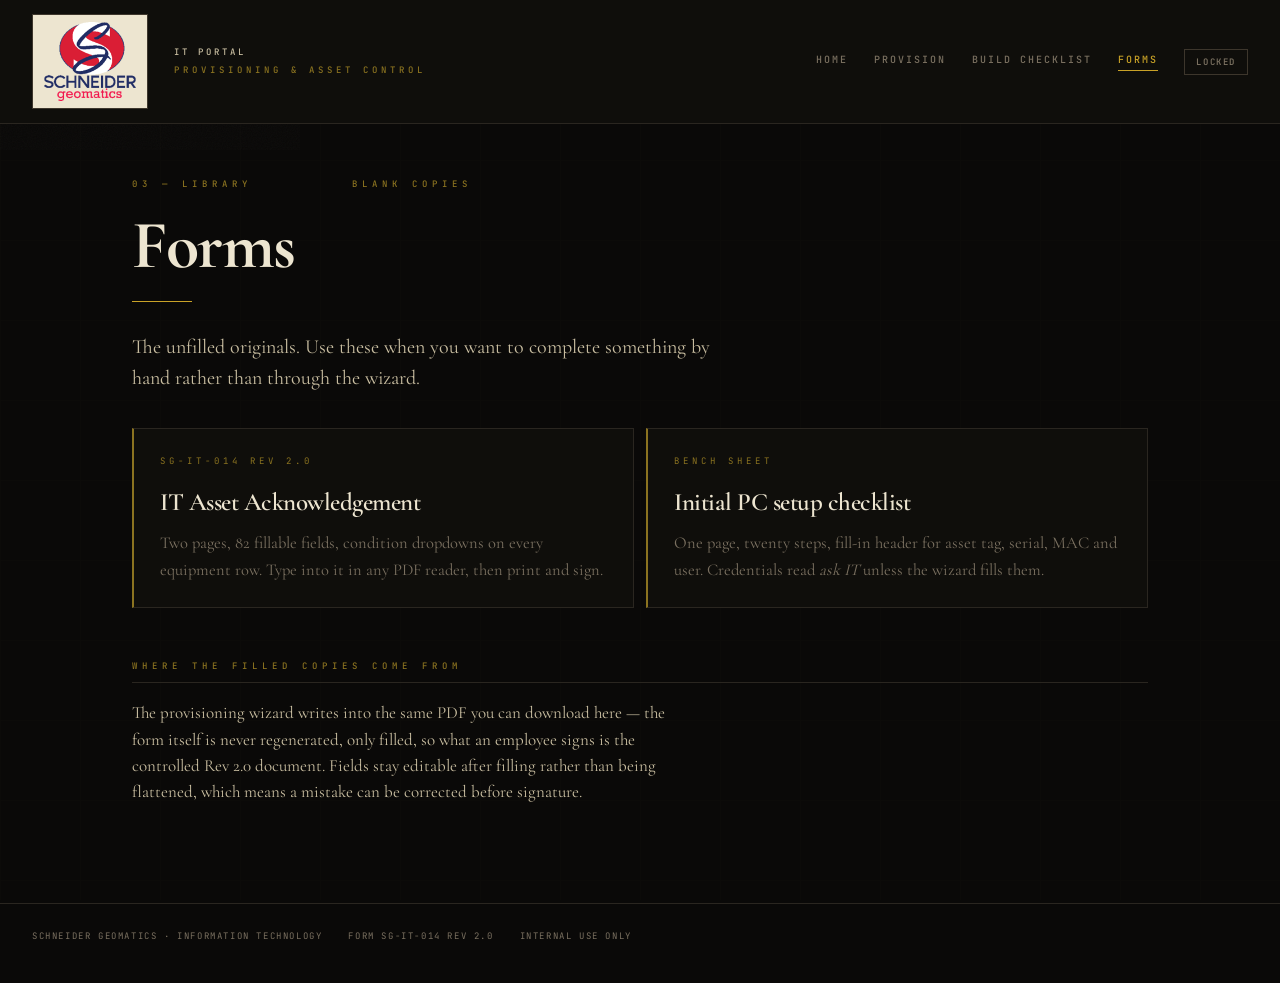
==== forms.html @ b33170b4 "Add the IT Portal static site Provisioning wizard, the twenty-step Windows 11 build checklist, and t" ====
<!DOCTYPE html>
<html lang="en">
<head>
<meta charset="utf-8">
<meta name="viewport" content="width=device-width, initial-scale=1">
<meta name="robots" content="noindex, nofollow">
<title>Forms — Schneider Geomatics IT Portal</title>
<link rel="icon" href="assets/img/favicon.png">
<link rel="stylesheet" href="assets/css/portal.css">

</head>
<body>
<div class="grid-bg"></div>
<svg class="noise" xmlns="http://www.w3.org/2000/svg"><filter id="grain"><feTurbulence type="fractalNoise" baseFrequency="0.8" numOctaves="3" stitchTiles="stitch"/></filter><rect width="100%" height="100%" filter="url(#grain)"/></svg>

<div class="shell">
  <header class="topbar">
    <a class="mark" href="index.html"><img src="assets/img/logo.png" alt="Schneider Geomatics"></a>
    <div class="sitename"><b>IT Portal</b>Provisioning &amp; asset control</div>
    <nav class="topnav">
      <a href="index.html">Home</a>
      <a href="provision.html">Provision</a>
      <a href="checklist.html">Build checklist</a>
      <a href="forms.html" aria-current="page">Forms</a>
      <button class="lockstate" id="lockbtn">Locked</button>
    </nav>
  </header>
  <main class="wrap">
    <p class="eyebrow"><span>03 &mdash; Library</span><span>Blank copies</span></p>
    <h1>Forms</h1>
    <div class="rule"></div>
    <p class="lede">The unfilled originals. Use these when you want to complete something by hand rather than through the wizard.</p>

    <div class="tiles">
      <a class="tile" href="assets/docs/IT_Asset_Acknowledgement_fillable.pdf" download>
        <span class="n">SG-IT-014 REV 2.0</span>
        <strong>IT Asset Acknowledgement</strong>
        <span class="d">Two pages, 82 fillable fields, condition dropdowns on every equipment row. Type into it in any PDF reader, then print and sign.</span>
      </a>
      <a class="tile" href="assets/docs/pc-setup-checklist.html" target="_blank" rel="noopener">
        <span class="n">BENCH SHEET</span>
        <strong>Initial PC setup checklist</strong>
        <span class="d">One page, twenty steps, fill-in header for asset tag, serial, MAC and user. Credentials read <em>ask IT</em> unless the wizard fills them.</span>
      </a>
    </div>

    <h3 style="margin-top:52px">Where the filled copies come from</h3>
    <p>The provisioning wizard writes into the same PDF you can download here — the form itself is never regenerated, only filled, so what an employee signs is the controlled Rev 2.0 document. Fields stay editable after filling rather than being flattened, which means a mistake can be corrected before signature.</p>
  </main>
  <footer class="site">
    <span>Schneider Geomatics · Information Technology</span>
    <span>Form SG-IT-014 Rev 2.0</span>
    <span>Internal use only</span>
  </footer>
</div>

<script>window.SITE_ROOT = "./";</script>
<script src="assets/js/vault.js"></script>

</body>
</html>
---- assets/css/portal.css ----
/* Schneider Geomatics IT Portal — Field Systems Division treatment */

@font-face { font-family: 'Cormorant Garamond'; font-style: normal; font-weight: 400; font-display: swap; src: url(../fonts/cormorant-400.woff2) format('woff2'); }
@font-face { font-family: 'Cormorant Garamond'; font-style: normal; font-weight: 600; font-display: swap; src: url(../fonts/cormorant-600.woff2) format('woff2'); }
@font-face { font-family: 'Cormorant Garamond'; font-style: normal; font-weight: 700; font-display: swap; src: url(../fonts/cormorant-700.woff2) format('woff2'); }
@font-face { font-family: 'JetBrains Mono'; font-style: normal; font-weight: 400; font-display: swap; src: url(../fonts/jetbrains-400.woff2) format('woff2'); }
@font-face { font-family: 'JetBrains Mono'; font-style: normal; font-weight: 500; font-display: swap; src: url(../fonts/jetbrains-500.woff2) format('woff2'); }
@font-face { font-family: 'JetBrains Mono'; font-style: normal; font-weight: 600; font-display: swap; src: url(../fonts/jetbrains-600.woff2) format('woff2'); }

:root {
  --bg: #0a0908;
  --bg2: #0f0e0b;
  --bg3: #161410;
  --panel: #1a1814;
  --border: #2a2620;
  --border-lt: #3d362c;
  --text: #c8bda0;
  --text-dim: #7a7060;
  --text-bright: #ede5d0;
  --accent: #c9a227;
  --accent-dim: #8b7320;
  --accent-glow: rgba(201, 162, 39, 0.12);
  --red: #a63d2f;
  --green: #4a7a45;
  --mono: 'JetBrains Mono', 'Fira Code', Consolas, monospace;
  --serif: 'Cormorant Garamond', Georgia, serif;
}

* { box-sizing: border-box; }
html { scroll-behavior: smooth; }

body {
  margin: 0;
  min-height: 100vh;
  background: var(--bg);
  color: var(--text);
  font-family: var(--serif);
  font-size: 17px;
  line-height: 1.55;
  -webkit-font-smoothing: antialiased;
}

.grid-bg {
  position: fixed; inset: 0; z-index: 0; pointer-events: none; opacity: .08;
  background-image:
    linear-gradient(to right, var(--border) 1px, transparent 1px),
    linear-gradient(to bottom, var(--border) 1px, transparent 1px);
  background-size: 80px 80px;
}
.noise { position: fixed; inset: 0; z-index: 0; pointer-events: none; opacity: .03; }

::-webkit-scrollbar { width: 8px; }
::-webkit-scrollbar-track { background: var(--bg2); }
::-webkit-scrollbar-thumb { background: var(--border-lt); }
::-webkit-scrollbar-thumb:hover { background: var(--accent); }

a { color: var(--accent); text-decoration: none; }
a:hover { text-decoration: underline; }

/* ---------------------------------------------------------- site chrome */
.shell { position: relative; z-index: 1; }

.topbar {
  display: flex;
  align-items: center;
  gap: 26px;
  padding: 14px 32px;
  background: var(--bg2);
  border-bottom: 1px solid var(--border);
  position: sticky;
  top: 0;
  z-index: 5;
}

.mark { background: var(--text-bright); border: 1px solid var(--border-lt); padding: 7px 11px; display: block; }
.mark img { width: 92px; height: auto; display: block; }

.sitename {
  font-family: var(--mono);
  font-size: 9px;
  font-weight: 500;
  letter-spacing: 4px;
  text-transform: uppercase;
  color: var(--accent-dim);
  line-height: 1.9;
}
.sitename b { display: block; color: var(--text); font-weight: 500; letter-spacing: 3px; }

.topnav { margin-left: auto; display: flex; gap: 26px; align-items: center; }

.topnav a {
  font-family: var(--mono);
  font-size: 10px;
  font-weight: 500;
  letter-spacing: 2px;
  text-transform: uppercase;
  color: var(--text-dim);
  text-decoration: none;
  padding-bottom: 3px;
  border-bottom: 1px solid transparent;
  transition: color .3s ease, border-color .3s ease;
}
.topnav a:hover { color: var(--accent); text-decoration: none; }
.topnav a[aria-current="page"] { color: var(--accent); border-bottom-color: var(--accent); }

.lockstate {
  font-family: var(--mono);
  font-size: 9px;
  letter-spacing: 1.6px;
  text-transform: uppercase;
  color: var(--text-dim);
  border: 1px solid var(--border-lt);
  padding: 6px 11px;
  cursor: pointer;
  background: transparent;
  transition: color .3s ease, border-color .3s ease;
}
.lockstate:hover { color: var(--accent); border-color: var(--accent); }
.lockstate.open { color: var(--green); border-color: var(--green); }

.wrap { max-width: 1080px; margin: 0 auto; padding: 54px 32px 80px; }
.wrap.narrow { max-width: 780px; }

.eyebrow {
  font-family: var(--mono);
  font-size: 9px;
  font-weight: 500;
  letter-spacing: 5px;
  text-transform: uppercase;
  color: var(--accent-dim);
  margin: 0 0 18px;
  display: flex;
  justify-content: space-between;
  gap: 18px;
}

h1 {
  font-family: var(--serif);
  font-size: clamp(38px, 6vw, 68px);
  font-weight: 700;
  line-height: 1.05;
  letter-spacing: -1.5px;
  color: var(--text-bright);
  margin: 0 0 20px;
}

h2 {
  font-family: var(--serif);
  font-size: clamp(26px, 3.2vw, 38px);
  font-weight: 600;
  line-height: 1.15;
  letter-spacing: -1px;
  color: var(--text-bright);
  margin: 0 0 16px;
}

h3 {
  font-family: var(--mono);
  font-size: 9px;
  font-weight: 500;
  letter-spacing: 5px;
  text-transform: uppercase;
  color: var(--accent-dim);
  margin: 0 0 10px;
  padding-bottom: 8px;
  border-bottom: 1px solid var(--border);
}

.rule { width: 60px; height: 1px; background: var(--accent); margin-bottom: 30px; }

.lede { font-size: 20px; color: var(--text); max-width: 62ch; margin: 0 0 32px; }
p { max-width: 68ch; }
.dim { color: var(--text-dim); }

/* -------------------------------------------------------------- tiles */
.tiles { display: grid; grid-template-columns: repeat(auto-fit, minmax(280px, 1fr)); gap: 12px; margin-top: 34px; }

.tile {
  display: block;
  background: var(--bg2);
  border: 1px solid var(--border);
  border-left: 2px solid var(--accent-dim);
  padding: 26px 26px 24px;
  text-decoration: none;
  color: inherit;
  transition: background .3s ease, border-color .3s ease;
}
.tile:hover { background: var(--accent-glow); border-left-color: var(--accent); text-decoration: none; }

.tile .n {
  font-family: var(--mono);
  font-size: 9px;
  letter-spacing: 4px;
  color: var(--accent-dim);
  display: block;
  margin-bottom: 14px;
}

.tile strong {
  font-family: var(--serif);
  font-size: 25px;
  font-weight: 600;
  letter-spacing: -.5px;
  color: var(--text-bright);
  display: block;
  margin-bottom: 8px;
}

.tile span.d { font-size: 16.5px; color: var(--text-dim); }

/* ------------------------------------------------------------- controls */
input[type="text"], input[type="password"], input[type="date"], input[type="number"], select, textarea {
  width: 100%;
  font-family: var(--mono);
  font-size: 15px;
  color: var(--text-bright);
  background: var(--bg);
  border: 1px solid var(--border-lt);
  border-radius: 0;
  padding: 13px 15px;
  transition: border-color .3s ease, box-shadow .3s ease;
}
input:focus, select:focus, textarea:focus {
  outline: none;
  border-color: var(--accent);
  box-shadow: 0 0 0 3px var(--accent-glow);
}
select { appearance: none; cursor: pointer; }
input[type="date"]::-webkit-calendar-picker-indicator { filter: invert(.72) sepia(.4) saturate(2); cursor: pointer; }

button, .btn {
  font-family: var(--mono);
  font-size: 11px;
  font-weight: 600;
  letter-spacing: 1.6px;
  text-transform: uppercase;
  padding: 12px 24px;
  border-radius: 0;
  border: 1px solid var(--accent);
  cursor: pointer;
  display: inline-block;
  text-decoration: none;
  transition: background .3s ease, color .3s ease, border-color .3s ease;
}
.primary { background: var(--accent); color: var(--bg); }
.primary:hover { background: transparent; color: var(--accent); text-decoration: none; }
.ghost { background: transparent; color: var(--text-dim); border-color: var(--border-lt); }
.ghost:hover { color: var(--accent); border-color: var(--accent); text-decoration: none; }
.ghost:disabled { opacity: .35; cursor: not-allowed; }
.ghost:disabled:hover { color: var(--text-dim); border-color: var(--border-lt); }
button:focus-visible, a:focus-visible { outline: 1px solid var(--accent); outline-offset: 3px; }

.hint { font-family: var(--mono); font-size: 9px; letter-spacing: 2px; text-transform: uppercase; color: var(--text-dim); }

/* --------------------------------------------------------------- vault */
.modal {
  position: fixed; inset: 0; z-index: 20;
  background: rgba(4, 4, 3, .86);
  display: none;
  align-items: center;
  justify-content: center;
  padding: 24px;
}
.modal.show { display: flex; }

.modal .box {
  background: var(--panel);
  border: 1px solid var(--border-lt);
  border-top: 2px solid var(--accent);
  width: 100%;
  max-width: 460px;
  padding: 32px 34px 26px;
}
.modal h4 {
  font-family: var(--serif);
  font-size: 28px;
  font-weight: 600;
  letter-spacing: -.6px;
  color: var(--text-bright);
  margin: 0 0 10px;
}
.modal p { font-size: 16px; color: var(--text-dim); margin: 0 0 20px; }
.modal .row { display: flex; gap: 10px; margin-top: 18px; }
.modal .err { color: var(--red); font-family: var(--mono); font-size: 10px; letter-spacing: 1.4px; text-transform: uppercase; min-height: 14px; margin-top: 10px; }

.secret {
  font-family: var(--mono);
  color: var(--accent);
  background: var(--accent-glow);
  padding: 1px 7px;
  cursor: pointer;
  border-bottom: 1px dashed var(--accent-dim);
}
.secret.locked { color: var(--text-dim); border-bottom-style: dotted; }

/* --------------------------------------------------------------- misc */
.toast {
  position: fixed; left: 50%; bottom: 30px; transform: translateX(-50%); z-index: 30;
  background: var(--panel); border: 1px solid var(--accent); color: var(--accent);
  font-family: var(--mono); font-size: 10px; letter-spacing: 2px; text-transform: uppercase;
  padding: 13px 22px; opacity: 0; pointer-events: none; transition: opacity .3s ease;
}
.toast.show { opacity: 1; }

footer.site {
  border-top: 1px solid var(--border);
  padding: 26px 32px 40px;
  font-family: var(--mono);
  font-size: 9px;
  letter-spacing: 1.6px;
  text-transform: uppercase;
  color: var(--text-dim);
  display: flex;
  gap: 26px;
  flex-wrap: wrap;
}

@media (prefers-reduced-motion: reduce) { * { transition-duration: .01ms !important; animation: none !important; } }

@media (max-width: 760px) {
  .topbar { flex-wrap: wrap; gap: 14px; padding: 12px 16px; }
  .topnav { margin-left: 0; width: 100%; gap: 18px; flex-wrap: wrap; }
  .wrap { padding: 32px 16px 60px; }
  .sitename { display: none; }
}
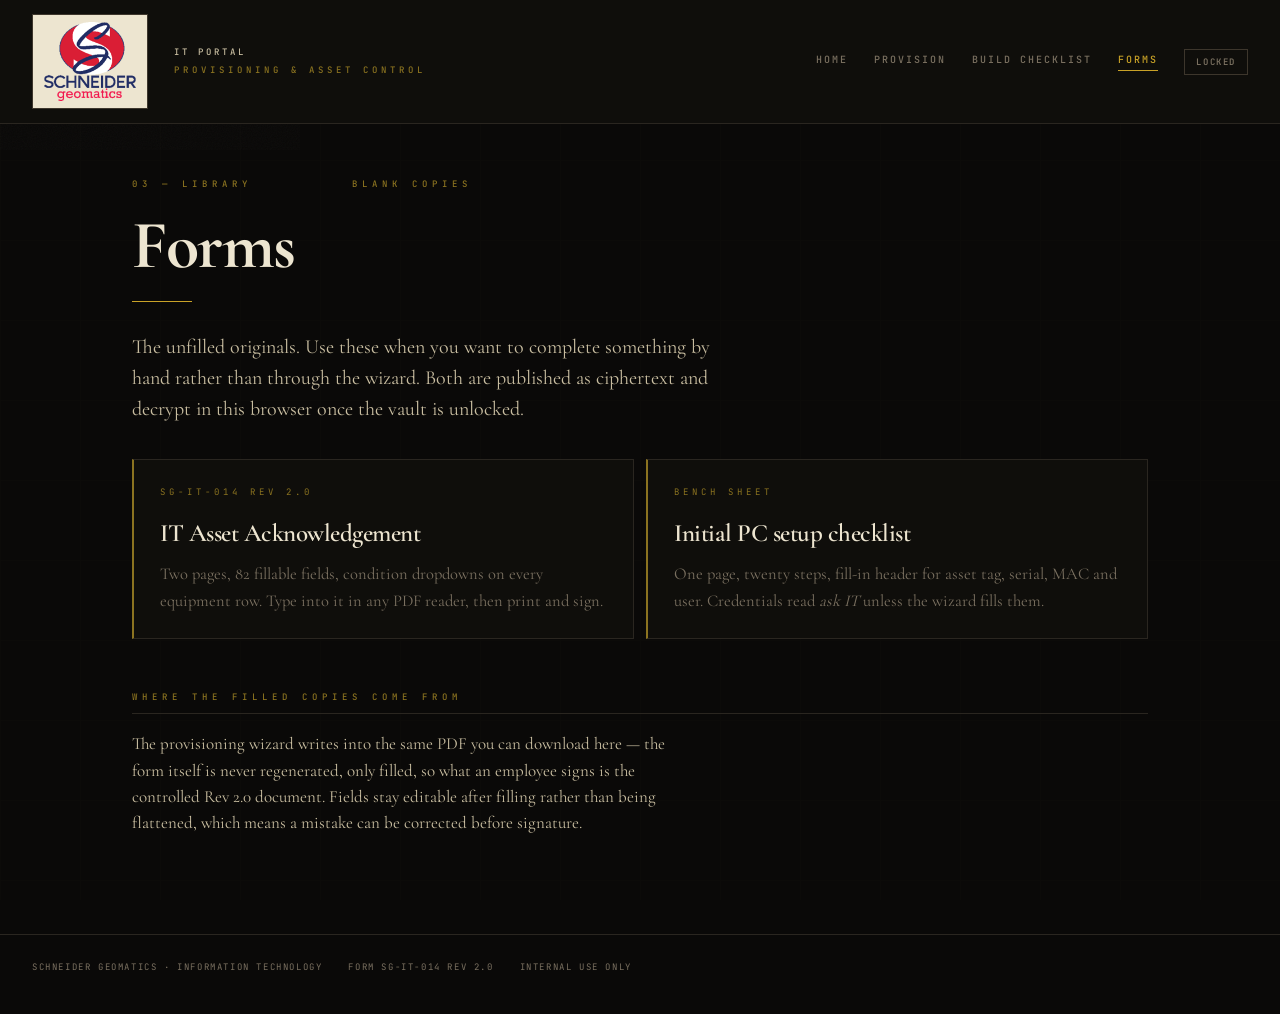
==== commit 78bcc06d: "Serve the blank forms as ciphertext, not as downloadable files forms.html no longer links the docume" ====
--- a/forms.html
+++ b/forms.html
@@ -29,15 +29,15 @@
     <p class="eyebrow"><span>03 &mdash; Library</span><span>Blank copies</span></p>
     <h1>Forms</h1>
     <div class="rule"></div>
-    <p class="lede">The unfilled originals. Use these when you want to complete something by hand rather than through the wizard.</p>
+    <p class="lede">The unfilled originals. Use these when you want to complete something by hand rather than through the wizard. Both are published as ciphertext and decrypt in this browser once the vault is unlocked.</p>
 
     <div class="tiles">
-      <a class="tile" href="assets/docs/IT_Asset_Acknowledgement_fillable.pdf" download>
+      <a class="tile" href="#" data-asset="assets/docs/form-sg-it-014.enc.json" data-mode="save">
         <span class="n">SG-IT-014 REV 2.0</span>
         <strong>IT Asset Acknowledgement</strong>
         <span class="d">Two pages, 82 fillable fields, condition dropdowns on every equipment row. Type into it in any PDF reader, then print and sign.</span>
       </a>
-      <a class="tile" href="assets/docs/pc-setup-checklist.html" target="_blank" rel="noopener">
+      <a class="tile" href="#" data-asset="assets/docs/pc-setup-checklist.enc.json" data-mode="open">
         <span class="n">BENCH SHEET</span>
         <strong>Initial PC setup checklist</strong>
         <span class="d">One page, twenty steps, fill-in header for asset tag, serial, MAC and user. Credentials read <em>ask IT</em> unless the wizard fills them.</span>
@@ -56,6 +56,37 @@
 
 <script>window.SITE_ROOT = "./";</script>
 <script src="assets/js/vault.js"></script>
+<script>
+/* The blank forms are published as ciphertext, so a direct URL yields an
+   encrypted blob and nothing else. They are decrypted here, in memory, and
+   handed over as an object URL that never touches the network. */
+document.querySelectorAll("[data-asset]").forEach((el) => {
+  el.addEventListener("click", async (e) => {
+    e.preventDefault();
+    if (!Vault.isOpen()) { Vault.openModal(); return; }
+
+    /* window.open has to happen inside the gesture or the popup blocker eats
+       it — decryption is async, so the tab is reserved first and navigated
+       after. A blocked popup leaves tab null and we fall back to saving. */
+    const tab = el.dataset.mode === "open" ? window.open("", "_blank") : null;
+    try {
+      const doc = await Vault.decryptAsset(el.dataset.asset);
+      const url = URL.createObjectURL(new Blob([doc.bytes], { type: doc.type }));
+      if (tab) {
+        tab.location = url;
+      } else {
+        const a = document.createElement("a");
+        a.href = url; a.download = doc.name; a.click();
+      }
+      setTimeout(() => URL.revokeObjectURL(url), 60000);
+      toast("Decrypted " + doc.name);
+    } catch (err) {
+      if (tab) tab.close();
+      toast(err.message);
+    }
+  });
+});
+</script>
 
 </body>
 </html>
